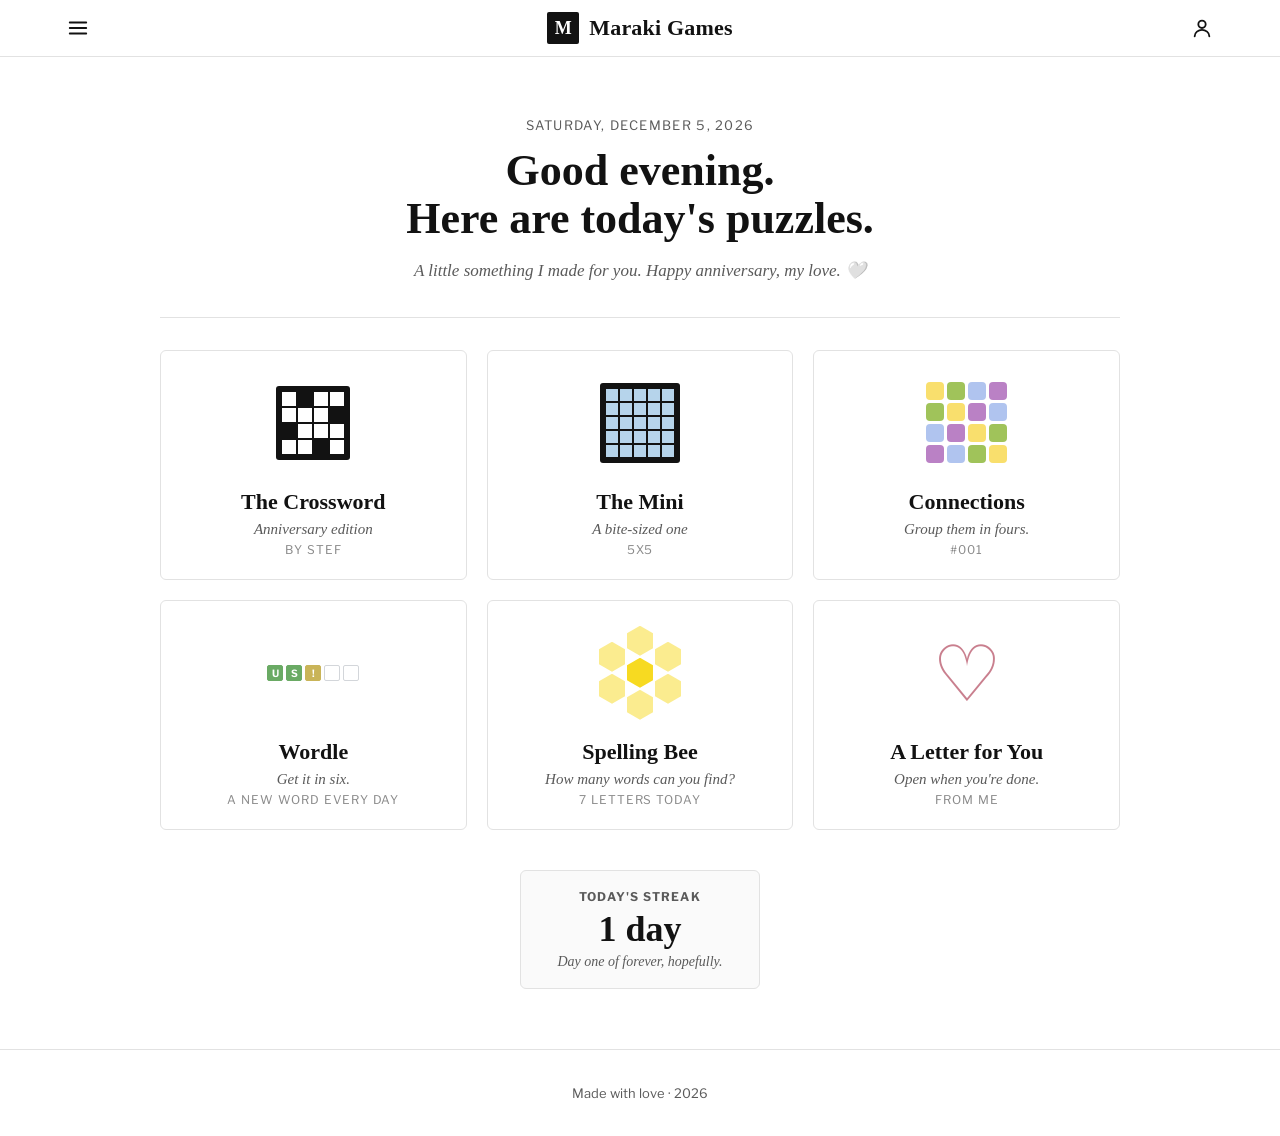
==== index.html @ 3eb3b13a "Initial Maraki Games template Static-site puzzle template inspired by daily puzzle layouts: landing " ====
<!DOCTYPE html>
<html lang="en">
<head>
  <meta charset="UTF-8" />
  <meta name="viewport" content="width=device-width, initial-scale=1.0" />
  <title>Maraki Games</title>
  <link rel="preconnect" href="https://fonts.googleapis.com" />
  <link rel="preconnect" href="https://fonts.gstatic.com" crossorigin />
  <link href="https://fonts.googleapis.com/css2?family=Karnak+Pro:wght@400;500;700&family=Libre+Franklin:wght@400;500;600;700&family=Karnak:wght@500&display=swap" rel="stylesheet" />
  <link rel="stylesheet" href="css/main.css" />
</head>
<body class="home">
  <header class="masthead">
    <div class="masthead-inner">
      <button class="icon-btn" aria-label="Menu">
        <svg viewBox="0 0 24 24" width="22" height="22"><path d="M3 6h18M3 12h18M3 18h18" stroke="currentColor" stroke-width="2" stroke-linecap="round"/></svg>
      </button>
      <a class="brand" href="index.html">
        <span class="brand-mark">M</span>
        <span class="brand-name">Maraki Games</span>
      </a>
      <button class="icon-btn" aria-label="Account">
        <svg viewBox="0 0 24 24" width="22" height="22" fill="none"><circle cx="12" cy="8" r="4" stroke="currentColor" stroke-width="2"/><path d="M4 21c0-4 4-7 8-7s8 3 8 7" stroke="currentColor" stroke-width="2" stroke-linecap="round"/></svg>
      </button>
    </div>
  </header>

  <main class="home-main">
    <section class="hero">
      <p class="hero-eyebrow" id="todayDate">Today</p>
      <h1 class="hero-title">Good <span id="greetingTime">morning</span>.<br />Here are today's puzzles.</h1>
      <p class="hero-sub">A little something I made for you. Happy anniversary, my love. 🤍</p>
    </section>

    <section class="games-grid">
      <a class="game-card crossword" href="games/crossword.html">
        <div class="game-icon icon-crossword" aria-hidden="true">
          <div class="cw-grid">
            <span></span><span class="filled"></span><span></span><span></span>
            <span></span><span></span><span></span><span class="filled"></span>
            <span class="filled"></span><span></span><span></span><span></span>
            <span></span><span></span><span class="filled"></span><span></span>
          </div>
        </div>
        <div class="game-meta">
          <h3>The Crossword</h3>
          <p class="game-tag">Anniversary edition</p>
          <p class="game-byline">By Stef</p>
        </div>
      </a>

      <a class="game-card mini" href="games/mini.html">
        <div class="game-icon icon-mini" aria-hidden="true">
          <div class="mini-grid">
            <span></span><span></span><span></span><span></span><span></span>
            <span></span><span></span><span></span><span></span><span></span>
            <span></span><span></span><span></span><span></span><span></span>
            <span></span><span></span><span></span><span></span><span></span>
            <span></span><span></span><span></span><span></span><span></span>
          </div>
        </div>
        <div class="game-meta">
          <h3>The Mini</h3>
          <p class="game-tag">A bite-sized one</p>
          <p class="game-byline">5x5</p>
        </div>
      </a>

      <a class="game-card connections" href="games/connections.html">
        <div class="game-icon icon-connections" aria-hidden="true">
          <div class="conn-grid">
            <span class="c1"></span><span class="c2"></span><span class="c3"></span><span class="c4"></span>
            <span class="c2"></span><span class="c1"></span><span class="c4"></span><span class="c3"></span>
            <span class="c3"></span><span class="c4"></span><span class="c1"></span><span class="c2"></span>
            <span class="c4"></span><span class="c3"></span><span class="c2"></span><span class="c1"></span>
          </div>
        </div>
        <div class="game-meta">
          <h3>Connections</h3>
          <p class="game-tag">Group them in fours.</p>
          <p class="game-byline">#001</p>
        </div>
      </a>

      <a class="game-card wordle" href="games/wordle.html">
        <div class="game-icon icon-wordle" aria-hidden="true">
          <div class="wordle-row">
            <span class="green">U</span><span class="green">S</span><span class="yellow">!</span><span></span><span></span>
          </div>
        </div>
        <div class="game-meta">
          <h3>Wordle</h3>
          <p class="game-tag">Get it in six.</p>
          <p class="game-byline">A new word every day</p>
        </div>
      </a>

      <a class="game-card spellingbee" href="games/spellingbee.html">
        <div class="game-icon icon-bee" aria-hidden="true">
          <div class="hive">
            <span class="hex outer"></span>
            <span class="hex outer"></span>
            <span class="hex outer"></span>
            <span class="hex center"></span>
            <span class="hex outer"></span>
            <span class="hex outer"></span>
            <span class="hex outer"></span>
          </div>
        </div>
        <div class="game-meta">
          <h3>Spelling Bee</h3>
          <p class="game-tag">How many words can you find?</p>
          <p class="game-byline">7 letters today</p>
        </div>
      </a>

      <a class="game-card love" href="games/letter.html">
        <div class="game-icon icon-letter" aria-hidden="true">
          <div class="heart">♡</div>
        </div>
        <div class="game-meta">
          <h3>A Letter for You</h3>
          <p class="game-tag">Open when you're done.</p>
          <p class="game-byline">From me</p>
        </div>
      </a>
    </section>

    <section class="streak">
      <div class="streak-card">
        <h4>Today's streak</h4>
        <p class="streak-num"><span id="streakDays">1</span> day</p>
        <p class="streak-sub">Day one of forever, hopefully.</p>
      </div>
    </section>
  </main>

  <footer class="site-footer">
    <p>Made with love · <span id="footerYear"></span></p>
  </footer>

  <script src="js/home.js"></script>
</body>
</html>
---- css/main.css ----
/* === Maraki Games · base styles === */

:root {
  --bg: #ffffff;
  --ink: #121212;
  --ink-soft: #5a5a5a;
  --ink-faint: #8a8a8a;
  --rule: #e2e2e2;
  --rule-strong: #121212;
  --accent: #6493c5;
  --crossword-blue: #6493c5;
  --mini-blue: #b6d4eb;
  --wordle-green: #6aaa64;
  --wordle-yellow: #c9b458;
  --bee-yellow: #f7da21;
  --conn-yellow: #f9df6d;
  --conn-green: #a0c35a;
  --conn-blue: #b0c4ef;
  --conn-purple: #ba81c5;
  --rose: #c97f8e;
  --serif: "Karnak Pro", "Karnak", Georgia, "Times New Roman", serif;
  --sans: "Libre Franklin", -apple-system, BlinkMacSystemFont, "Helvetica Neue", Arial, sans-serif;
}

* { box-sizing: border-box; }

html, body {
  margin: 0;
  padding: 0;
  background: var(--bg);
  color: var(--ink);
  font-family: var(--sans);
  -webkit-font-smoothing: antialiased;
  -moz-osx-font-smoothing: grayscale;
}

a { color: inherit; text-decoration: none; }
button { font-family: inherit; cursor: pointer; }

/* === Masthead === */
.masthead {
  border-bottom: 1px solid var(--rule);
  background: var(--bg);
  position: sticky;
  top: 0;
  z-index: 50;
}
.masthead-inner {
  max-width: 1200px;
  margin: 0 auto;
  padding: 10px 20px;
  display: flex;
  align-items: center;
  justify-content: space-between;
}
.brand {
  display: flex;
  align-items: center;
  gap: 10px;
}
.brand-mark {
  display: inline-flex;
  align-items: center;
  justify-content: center;
  width: 32px;
  height: 32px;
  background: var(--ink);
  color: #fff;
  font-family: var(--serif);
  font-weight: 700;
  font-size: 18px;
  border-radius: 2px;
}
.brand-name {
  font-family: var(--serif);
  font-weight: 700;
  font-size: 22px;
  letter-spacing: 0.2px;
}
.icon-btn {
  border: none;
  background: transparent;
  width: 36px;
  height: 36px;
  border-radius: 50%;
  display: inline-flex;
  align-items: center;
  justify-content: center;
  color: var(--ink);
  transition: background 0.15s ease;
}
.icon-btn:hover { background: #f1f1f1; }

/* === Home hero === */
.home-main {
  max-width: 1000px;
  margin: 0 auto;
  padding: 32px 20px 60px;
}
.hero {
  text-align: center;
  padding: 28px 0 36px;
  border-bottom: 1px solid var(--rule);
}
.hero-eyebrow {
  font-family: var(--sans);
  font-size: 13px;
  letter-spacing: 0.1em;
  text-transform: uppercase;
  color: var(--ink-soft);
  margin: 0 0 14px;
}
.hero-title {
  font-family: var(--serif);
  font-weight: 700;
  font-size: clamp(28px, 5vw, 44px);
  line-height: 1.1;
  margin: 0 0 16px;
}
.hero-sub {
  font-family: var(--serif);
  font-style: italic;
  color: var(--ink-soft);
  margin: 0;
  font-size: 17px;
}

/* === Games grid === */
.games-grid {
  display: grid;
  grid-template-columns: repeat(auto-fill, minmax(260px, 1fr));
  gap: 20px;
  padding: 32px 0;
}
.game-card {
  display: flex;
  flex-direction: column;
  align-items: center;
  text-align: center;
  padding: 24px 16px 22px;
  border: 1px solid var(--rule);
  border-radius: 6px;
  background: #fff;
  transition: transform 0.15s ease, box-shadow 0.15s ease, border-color 0.15s ease;
}
.game-card:hover {
  transform: translateY(-2px);
  box-shadow: 0 6px 18px rgba(0,0,0,0.06);
  border-color: #cdcdcd;
}
.game-icon {
  width: 96px;
  height: 96px;
  display: flex;
  align-items: center;
  justify-content: center;
  margin-bottom: 18px;
}
.game-meta h3 {
  font-family: var(--serif);
  font-weight: 700;
  font-size: 22px;
  margin: 0 0 6px;
}
.game-tag {
  font-family: var(--serif);
  font-style: italic;
  color: var(--ink-soft);
  font-size: 15px;
  margin: 0 0 4px;
}
.game-byline {
  font-family: var(--sans);
  font-size: 12px;
  text-transform: uppercase;
  letter-spacing: 0.08em;
  color: var(--ink-faint);
  margin: 0;
}

/* === Game icons === */
.cw-grid, .mini-grid {
  display: grid;
  gap: 2px;
  padding: 6px;
  background: var(--ink);
  border-radius: 3px;
}
.cw-grid { grid-template-columns: repeat(4, 14px); grid-auto-rows: 14px; }
.cw-grid span { background: #fff; }
.cw-grid span.filled { background: var(--ink); }

.mini-grid { grid-template-columns: repeat(5, 12px); grid-auto-rows: 12px; }
.mini-grid span { background: var(--mini-blue); }

.conn-grid {
  display: grid;
  grid-template-columns: repeat(4, 18px);
  grid-auto-rows: 18px;
  gap: 3px;
}
.conn-grid span { border-radius: 4px; }
.conn-grid .c1 { background: var(--conn-yellow); }
.conn-grid .c2 { background: var(--conn-green); }
.conn-grid .c3 { background: var(--conn-blue); }
.conn-grid .c4 { background: var(--conn-purple); }

.wordle-row {
  display: grid;
  grid-template-columns: repeat(5, 16px);
  gap: 3px;
}
.wordle-row span {
  height: 16px;
  border: 1.5px solid #d3d6da;
  border-radius: 2px;
  font-size: 10px;
  color: #fff;
  display: inline-flex;
  align-items: center;
  justify-content: center;
  font-weight: 700;
}
.wordle-row .green { background: var(--wordle-green); border-color: var(--wordle-green); }
.wordle-row .yellow { background: var(--wordle-yellow); border-color: var(--wordle-yellow); }

.hive {
  position: relative;
  width: 90px;
  height: 90px;
}
.hex {
  position: absolute;
  width: 26px;
  height: 30px;
  background: var(--bee-yellow);
  clip-path: polygon(50% 0, 100% 25%, 100% 75%, 50% 100%, 0 75%, 0 25%);
  opacity: 0.5;
}
.hex.center { left: 32px; top: 30px; opacity: 1; }
.hive .hex:nth-child(1) { left: 4px; top: 14px; }
.hive .hex:nth-child(2) { left: 32px; top: -2px; }
.hive .hex:nth-child(3) { left: 60px; top: 14px; }
.hive .hex:nth-child(5) { left: 60px; top: 46px; }
.hive .hex:nth-child(6) { left: 32px; top: 62px; }
.hive .hex:nth-child(7) { left: 4px; top: 46px; }

.heart {
  font-size: 78px;
  color: var(--rose);
  line-height: 1;
}

/* === Streak === */
.streak {
  display: flex;
  justify-content: center;
  padding-top: 8px;
}
.streak-card {
  border: 1px solid var(--rule);
  border-radius: 6px;
  padding: 18px 26px;
  text-align: center;
  background: #fafafa;
  min-width: 240px;
}
.streak-card h4 {
  margin: 0 0 4px;
  font-family: var(--sans);
  font-size: 12px;
  letter-spacing: 0.1em;
  text-transform: uppercase;
  color: var(--ink-soft);
}
.streak-num {
  font-family: var(--serif);
  font-size: 36px;
  font-weight: 700;
  margin: 4px 0;
}
.streak-sub {
  font-family: var(--serif);
  font-style: italic;
  color: var(--ink-soft);
  margin: 0;
  font-size: 14px;
}

/* === Footer === */
.site-footer {
  border-top: 1px solid var(--rule);
  padding: 22px;
  text-align: center;
  color: var(--ink-soft);
  font-size: 13px;
}

/* ============ GAME PAGE SHARED ============ */
.game-page {
  min-height: 100vh;
  display: flex;
  flex-direction: column;
  background: #fff;
}
.game-header {
  border-bottom: 1px solid var(--rule);
  background: #fff;
  position: sticky;
  top: 0;
  z-index: 50;
}
.game-header-inner {
  max-width: 1200px;
  margin: 0 auto;
  padding: 12px 20px;
  display: flex;
  align-items: center;
  justify-content: space-between;
  gap: 12px;
}
.back-link {
  display: inline-flex;
  align-items: center;
  gap: 6px;
  font-family: var(--sans);
  font-size: 14px;
  color: var(--ink-soft);
  padding: 6px 10px;
  border-radius: 4px;
}
.back-link:hover { background: #f1f1f1; color: var(--ink); }
.game-title {
  font-family: var(--serif);
  font-weight: 700;
  font-size: 22px;
  margin: 0;
}
.game-actions {
  display: flex;
  gap: 8px;
}
.btn {
  border: 1px solid var(--ink);
  background: #fff;
  color: var(--ink);
  padding: 8px 14px;
  font-family: var(--sans);
  font-weight: 600;
  font-size: 14px;
  border-radius: 999px;
  transition: background 0.15s ease, color 0.15s ease;
}
.btn:hover { background: var(--ink); color: #fff; }
.btn-primary {
  background: var(--ink);
  color: #fff;
}
.btn-primary:hover { background: #000; }
.btn-ghost { border-color: transparent; color: var(--ink-soft); }
.btn-ghost:hover { background: #f1f1f1; color: var(--ink); }

/* ============ CROSSWORD ============ */
.cw-layout {
  display: grid;
  grid-template-columns: minmax(0, 1fr) 360px;
  gap: 28px;
  max-width: 1100px;
  margin: 0 auto;
  padding: 24px 20px 80px;
  width: 100%;
}
@media (max-width: 880px) {
  .cw-layout { grid-template-columns: 1fr; }
}
.cw-board-wrap {
  display: flex;
  flex-direction: column;
  align-items: center;
}
.cw-clue-bar {
  width: 100%;
  background: var(--mini-blue);
  border-radius: 4px;
  padding: 14px 16px;
  margin-bottom: 12px;
  display: flex;
  align-items: center;
  gap: 12px;
  min-height: 56px;
}
.cw-clue-bar .clue-nav {
  border: none;
  background: transparent;
  font-size: 18px;
  color: var(--ink);
  padding: 4px 6px;
  border-radius: 4px;
}
.cw-clue-bar .clue-nav:hover { background: rgba(0,0,0,0.08); }
.cw-clue-bar .clue-text {
  font-family: var(--sans);
  font-size: 17px;
  font-weight: 500;
}

.cw-board {
  display: grid;
  background: var(--ink);
  gap: 1px;
  padding: 1px;
  border: 2px solid var(--ink);
  user-select: none;
  touch-action: manipulation;
}
.cw-cell {
  background: #fff;
  position: relative;
  aspect-ratio: 1 / 1;
  display: flex;
  align-items: flex-end;
  justify-content: center;
  font-family: var(--sans);
  font-weight: 700;
  font-size: clamp(14px, 3.4vw, 22px);
  cursor: pointer;
  color: var(--ink);
}
.cw-cell.block {
  background: var(--ink);
  cursor: default;
}
.cw-cell .cell-num {
  position: absolute;
  top: 1px;
  left: 2px;
  font-size: 10px;
  font-weight: 600;
  font-family: var(--sans);
  color: var(--ink);
}
.cw-cell .cell-letter {
  line-height: 1;
  padding-bottom: 4px;
}
.cw-cell.active { background: var(--bee-yellow); }
.cw-cell.highlight { background: var(--mini-blue); }
.cw-cell.wrong .cell-letter {
  color: #d83a3a;
  text-decoration: line-through;
}
.cw-cell.revealed .cell-letter { color: #1d61a8; }

.cw-clues {
  display: grid;
  grid-template-columns: 1fr 1fr;
  gap: 18px;
}
@media (max-width: 880px) {
  .cw-clues { grid-template-columns: 1fr; }
}
.cw-clue-list h4 {
  font-family: var(--serif);
  font-weight: 700;
  font-size: 15px;
  letter-spacing: 0.04em;
  text-transform: uppercase;
  margin: 0 0 8px;
  padding-bottom: 6px;
  border-bottom: 1px solid var(--ink);
}
.cw-clue-list ol {
  list-style: none;
  padding: 0;
  margin: 0;
  max-height: 460px;
  overflow-y: auto;
}
.cw-clue-list li {
  display: flex;
  gap: 10px;
  padding: 8px 8px;
  border-radius: 4px;
  font-family: var(--sans);
  font-size: 14px;
  cursor: pointer;
  line-height: 1.35;
}
.cw-clue-list li:hover { background: #f3f3f3; }
.cw-clue-list li.active-clue { background: var(--mini-blue); }
.cw-clue-list li.parallel-clue { background: #f0f6fb; }
.cw-clue-list .clue-num {
  font-weight: 700;
  min-width: 22px;
  text-align: right;
}

/* On-screen keyboard for mobile */
.cw-keyboard {
  display: none;
  position: fixed;
  bottom: 0;
  left: 0;
  right: 0;
  background: #f8f8f8;
  padding: 8px 4px 10px;
  border-top: 1px solid var(--rule);
  z-index: 60;
}
@media (max-width: 720px) {
  .cw-keyboard { display: block; }
  .home-main, .cw-layout { padding-bottom: 220px; }
}
.kbd-row {
  display: flex;
  justify-content: center;
  gap: 4px;
  margin: 4px 0;
}
.kbd-key {
  background: #fff;
  border: 1px solid #ccc;
  border-radius: 4px;
  font-family: var(--sans);
  font-weight: 600;
  font-size: 15px;
  padding: 12px 0;
  flex: 1;
  max-width: 36px;
  text-transform: uppercase;
}
.kbd-key.wide { max-width: 64px; }

/* ============ CONNECTIONS ============ */
.conn-page {
  max-width: 640px;
  margin: 0 auto;
  padding: 28px 20px 60px;
  text-align: center;
}
.conn-intro {
  font-family: var(--serif);
  font-size: 18px;
  color: var(--ink);
  margin: 0 0 6px;
}
.conn-sub {
  font-family: var(--sans);
  color: var(--ink-soft);
  font-size: 14px;
  margin: 0 0 24px;
}
.conn-solved {
  display: flex;
  flex-direction: column;
  gap: 8px;
  margin-bottom: 14px;
}
.conn-solved-row {
  border-radius: 6px;
  padding: 14px 12px;
  font-family: var(--sans);
  color: #1a1a1a;
}
.conn-solved-row .sr-cat {
  font-weight: 700;
  text-transform: uppercase;
  letter-spacing: 0.06em;
  font-size: 14px;
  margin-bottom: 2px;
}
.conn-solved-row .sr-words {
  font-size: 14px;
}
.conn-board {
  display: grid;
  grid-template-columns: repeat(4, 1fr);
  gap: 8px;
  margin-bottom: 18px;
}
.conn-tile {
  background: #efefe6;
  border-radius: 6px;
  aspect-ratio: 1.4 / 1;
  display: flex;
  align-items: center;
  justify-content: center;
  font-family: var(--sans);
  font-weight: 700;
  font-size: clamp(11px, 2.6vw, 15px);
  text-transform: uppercase;
  color: var(--ink);
  cursor: pointer;
  padding: 6px;
  text-align: center;
  user-select: none;
  transition: transform 0.12s ease, background 0.15s ease;
}
.conn-tile.selected {
  background: #5a594e;
  color: #fff;
}
.conn-tile.shake { animation: shake 0.5s; }
@keyframes shake {
  0%, 100% { transform: translateX(0); }
  20% { transform: translateX(-6px); }
  40% { transform: translateX(6px); }
  60% { transform: translateX(-4px); }
  80% { transform: translateX(4px); }
}
.conn-mistakes {
  font-family: var(--sans);
  font-size: 14px;
  color: var(--ink-soft);
  margin-bottom: 16px;
  display: flex;
  align-items: center;
  justify-content: center;
  gap: 10px;
}
.conn-dots { display: inline-flex; gap: 6px; }
.conn-dot {
  width: 14px;
  height: 14px;
  border-radius: 50%;
  background: #5a594e;
  display: inline-block;
}
.conn-dot.spent { opacity: 0.2; }
.conn-actions {
  display: flex;
  justify-content: center;
  gap: 10px;
  flex-wrap: wrap;
}

/* ============ WORDLE ============ */
.wordle-page {
  max-width: 500px;
  margin: 0 auto;
  padding: 20px 16px 60px;
  display: flex;
  flex-direction: column;
  align-items: center;
}
.wordle-board {
  display: grid;
  grid-template-rows: repeat(6, 1fr);
  gap: 5px;
  padding: 10px;
}
.wordle-board .w-row {
  display: grid;
  grid-template-columns: repeat(5, 1fr);
  gap: 5px;
}
.w-cell {
  width: 58px;
  height: 58px;
  border: 2px solid #d3d6da;
  display: flex;
  align-items: center;
  justify-content: center;
  font-family: var(--sans);
  font-weight: 700;
  font-size: 28px;
  text-transform: uppercase;
  color: var(--ink);
  background: #fff;
  transition: transform 0.15s ease;
}
.w-cell.filled { border-color: #878a8c; }
.w-cell.correct { background: var(--wordle-green); border-color: var(--wordle-green); color: #fff; }
.w-cell.present { background: var(--wordle-yellow); border-color: var(--wordle-yellow); color: #fff; }
.w-cell.absent { background: #787c7e; border-color: #787c7e; color: #fff; }
.w-cell.pop { transform: scale(1.05); }
.w-kbd { width: 100%; max-width: 500px; margin-top: 24px; }
.w-kbd .w-row {
  display: flex;
  gap: 6px;
  margin: 5px 0;
  justify-content: center;
}
.w-key {
  background: #d3d6da;
  border: none;
  border-radius: 4px;
  font-family: var(--sans);
  font-weight: 700;
  font-size: 13px;
  text-transform: uppercase;
  flex: 1;
  height: 58px;
  max-width: 44px;
  color: var(--ink);
}
.w-key.wide { max-width: 64px; flex: 1.5; font-size: 12px; }
.w-key.correct { background: var(--wordle-green); color: #fff; }
.w-key.present { background: var(--wordle-yellow); color: #fff; }
.w-key.absent { background: #787c7e; color: #fff; }

/* ============ SPELLING BEE ============ */
.sb-page {
  max-width: 720px;
  margin: 0 auto;
  padding: 24px 20px 60px;
  display: grid;
  grid-template-columns: 1fr 1fr;
  gap: 32px;
}
@media (max-width: 720px) {
  .sb-page { grid-template-columns: 1fr; }
}
.sb-left { display: flex; flex-direction: column; align-items: center; }
.sb-input {
  font-family: var(--sans);
  font-weight: 700;
  font-size: 28px;
  text-transform: uppercase;
  letter-spacing: 0.08em;
  min-height: 36px;
  margin-bottom: 22px;
  text-align: center;
  caret-color: var(--bee-yellow);
}
.sb-input .typed { color: var(--ink); }
.sb-input .typed.center { color: var(--bee-yellow); }
.sb-input .cursor {
  display: inline-block;
  width: 2px;
  height: 28px;
  background: var(--bee-yellow);
  vertical-align: middle;
  animation: blink 1s steps(1) infinite;
  margin: 0 2px;
}
@keyframes blink { 50% { opacity: 0; } }
.sb-hive {
  position: relative;
  width: 240px;
  height: 240px;
  margin-bottom: 20px;
}
.sb-hex {
  position: absolute;
  width: 70px;
  height: 80px;
  clip-path: polygon(50% 0, 100% 25%, 100% 75%, 50% 100%, 0 75%, 0 25%);
  background: #e6e6e6;
  display: flex;
  align-items: center;
  justify-content: center;
  font-family: var(--sans);
  font-weight: 700;
  font-size: 28px;
  text-transform: uppercase;
  cursor: pointer;
  user-select: none;
  transition: transform 0.1s ease;
}
.sb-hex.center { background: var(--bee-yellow); }
.sb-hex:active { transform: scale(0.94); }
.sb-controls { display: flex; gap: 10px; margin-bottom: 12px; }
.sb-right {
  border: 1px solid var(--rule);
  border-radius: 6px;
  padding: 16px;
  background: #fff;
}
.sb-progress {
  display: flex;
  align-items: center;
  gap: 8px;
  font-family: var(--sans);
  font-weight: 600;
  margin-bottom: 14px;
}
.sb-rank {
  font-size: 15px;
  font-weight: 700;
}
.sb-bar {
  flex: 1;
  height: 4px;
  background: #eee;
  border-radius: 2px;
  position: relative;
}
.sb-bar-fill {
  height: 100%;
  background: var(--bee-yellow);
  border-radius: 2px;
  width: 0%;
  transition: width 0.3s ease;
}
.sb-found h4 {
  font-family: var(--sans);
  font-size: 13px;
  text-transform: uppercase;
  letter-spacing: 0.08em;
  color: var(--ink-soft);
  margin: 12px 0 8px;
}
.sb-found ul {
  list-style: none;
  margin: 0;
  padding: 0;
  columns: 2;
  font-family: var(--sans);
  font-size: 14px;
}
.sb-found li {
  text-transform: capitalize;
  padding: 2px 0;
}

/* ============ LETTER PAGE ============ */
.letter-page {
  max-width: 640px;
  margin: 0 auto;
  padding: 60px 24px;
  font-family: var(--serif);
  text-align: center;
}
.letter-page h1 {
  font-size: 36px;
  margin: 0 0 24px;
}
.letter-page p {
  font-size: 18px;
  line-height: 1.7;
  color: #2a2a2a;
}
.letter-locked, .letter-open { transition: opacity 0.4s ease; }

/* ============ Toast ============ */
.toast {
  position: fixed;
  top: 80px;
  left: 50%;
  transform: translateX(-50%);
  background: var(--ink);
  color: #fff;
  font-family: var(--sans);
  font-weight: 600;
  font-size: 14px;
  padding: 10px 16px;
  border-radius: 4px;
  opacity: 0;
  pointer-events: none;
  transition: opacity 0.2s ease;
  z-index: 100;
}
.toast.show { opacity: 1; }

/* ============ Modal ============ */
.modal-backdrop {
  position: fixed;
  inset: 0;
  background: rgba(0,0,0,0.5);
  display: none;
  align-items: center;
  justify-content: center;
  z-index: 200;
  padding: 20px;
}
.modal-backdrop.open { display: flex; }
.modal {
  background: #fff;
  border-radius: 8px;
  max-width: 480px;
  width: 100%;
  padding: 32px 28px;
  text-align: center;
  position: relative;
  font-family: var(--sans);
}
.modal h2 {
  font-family: var(--serif);
  font-size: 28px;
  margin: 0 0 12px;
}
.modal p { color: var(--ink-soft); margin: 0 0 18px; line-height: 1.5; }
.modal-close {
  position: absolute;
  top: 12px;
  right: 12px;
  background: transparent;
  border: none;
  font-size: 22px;
  color: var(--ink-soft);
}
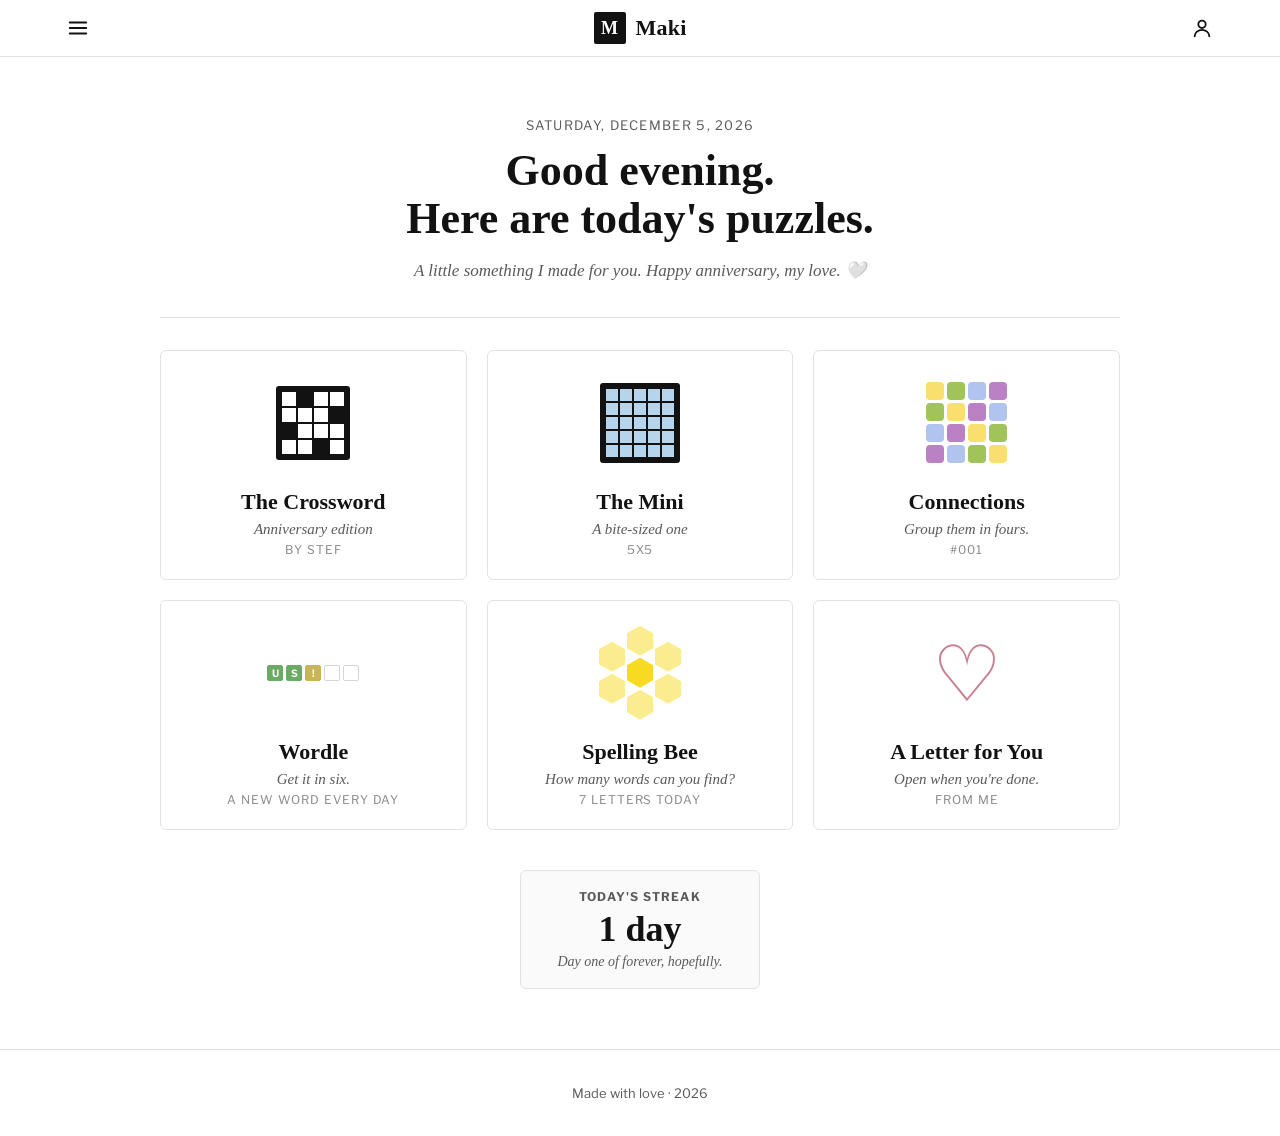
==== commit ecf2ac6a: "Rebrand to Maki, tighten mobile layout - Site brand becomes "Maki" everywhere (two-syllable play on " ====
--- a/index.html
+++ b/index.html
@@ -3,7 +3,7 @@
 <head>
   <meta charset="UTF-8" />
   <meta name="viewport" content="width=device-width, initial-scale=1.0" />
-  <title>Maraki Games</title>
+  <title>Maki</title>
   <link rel="preconnect" href="https://fonts.googleapis.com" />
   <link rel="preconnect" href="https://fonts.gstatic.com" crossorigin />
   <link href="https://fonts.googleapis.com/css2?family=Karnak+Pro:wght@400;500;700&family=Libre+Franklin:wght@400;500;600;700&family=Karnak:wght@500&display=swap" rel="stylesheet" />
@@ -17,7 +17,7 @@
       </button>
       <a class="brand" href="index.html">
         <span class="brand-mark">M</span>
-        <span class="brand-name">Maraki Games</span>
+        <span class="brand-name">Maki</span>
       </a>
       <button class="icon-btn" aria-label="Account">
         <svg viewBox="0 0 24 24" width="22" height="22" fill="none"><circle cx="12" cy="8" r="4" stroke="currentColor" stroke-width="2"/><path d="M4 21c0-4 4-7 8-7s8 3 8 7" stroke="currentColor" stroke-width="2" stroke-linecap="round"/></svg>
--- a/css/main.css
+++ b/css/main.css
@@ -1,4 +1,4 @@
-/* === Maraki Games · base styles === */
+/* === Maki · base styles === */
 
 :root {
   --bg: #ffffff;
@@ -833,6 +833,59 @@
 }
 .letter-locked, .letter-open { transition: opacity 0.4s ease; }
 
+/* ============ Mobile tweaks ============ */
+@media (max-width: 560px) {
+  .masthead-inner { padding: 8px 12px; }
+  .brand-name { font-size: 18px; }
+  .home-main { padding: 20px 14px 40px; }
+  .hero { padding: 18px 0 24px; }
+  .hero-title { font-size: 26px; }
+  .hero-sub { font-size: 15px; }
+  .games-grid {
+    grid-template-columns: repeat(2, 1fr);
+    gap: 12px;
+    padding: 20px 0;
+  }
+  .game-card { padding: 18px 8px 14px; }
+  .game-icon { width: 72px; height: 72px; margin-bottom: 12px; }
+  .game-meta h3 { font-size: 17px; }
+  .game-tag { font-size: 13px; }
+  .game-byline { font-size: 11px; }
+
+  .game-header-inner { padding: 10px 12px; gap: 6px; }
+  .game-title { font-size: 17px; }
+  .game-actions { gap: 4px; flex-wrap: wrap; justify-content: flex-end; }
+  .game-actions .btn { padding: 6px 10px; font-size: 12px; }
+  .back-link { padding: 4px 6px; font-size: 13px; }
+
+  .cw-layout { padding: 12px 10px 220px; gap: 16px; }
+  .cw-clue-bar { padding: 10px 12px; min-height: 48px; }
+  .cw-clue-bar .clue-text { font-size: 15px; }
+
+  .conn-page { padding: 18px 12px 60px; }
+  .conn-tile { font-size: 11px; padding: 4px; }
+  .conn-intro { font-size: 16px; }
+
+  .wordle-page { padding: 14px 8px 40px; }
+  .w-cell { width: 48px; height: 48px; font-size: 22px; }
+  .w-key { height: 48px; font-size: 12px; max-width: 36px; }
+  .w-key.wide { max-width: 52px; font-size: 11px; }
+  .w-kbd .w-row { gap: 4px; }
+
+  .sb-page { padding: 16px 12px 40px; gap: 18px; }
+  .sb-hive { transform: scale(0.85); transform-origin: center top; }
+  .sb-input { font-size: 22px; margin-bottom: 16px; }
+
+  .letter-page { padding: 36px 18px; }
+  .letter-page h1 { font-size: 26px; }
+  .letter-page p { font-size: 16px; }
+}
+
+@media (max-width: 380px) {
+  .games-grid { grid-template-columns: 1fr; }
+  .w-cell { width: 42px; height: 42px; font-size: 20px; }
+}
+
 /* ============ Toast ============ */
 .toast {
   position: fixed;
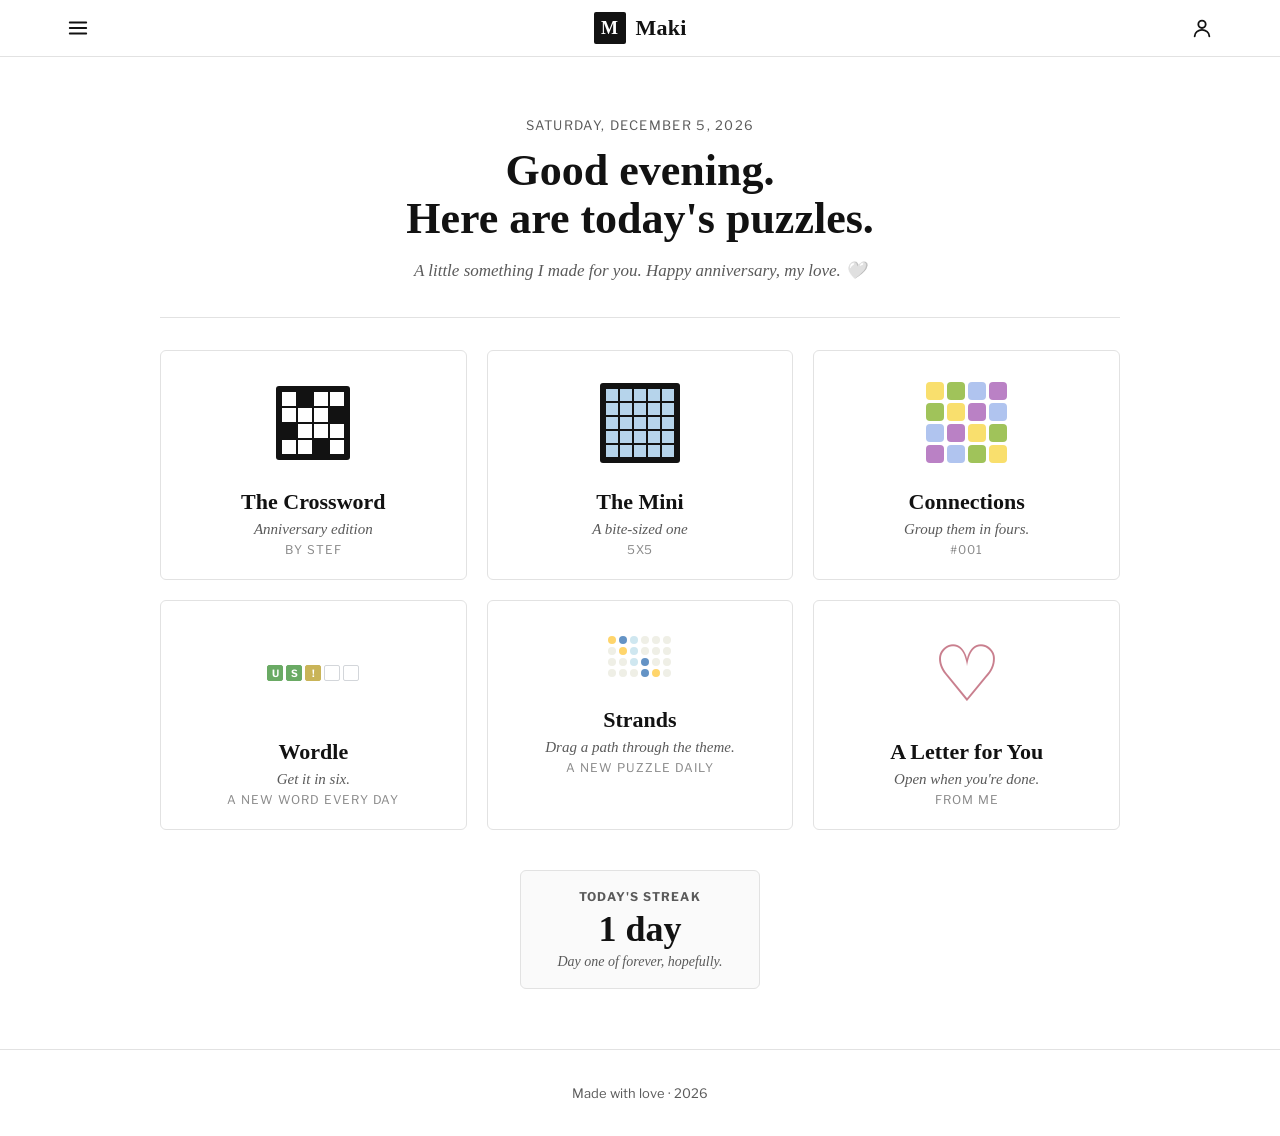
==== commit 377f2cdf: "Mini three-level mode, Strands, expanded Wordle dictionary Mini - Hub picker page (mini.html) with p" ====
--- a/index.html
+++ b/index.html
@@ -2,7 +2,9 @@
 <html lang="en">
 <head>
   <meta charset="UTF-8" />
-  <meta name="viewport" content="width=device-width, initial-scale=1.0" />
+  <meta name="viewport" content="width=device-width, initial-scale=1.0, viewport-fit=cover" />
+  <meta name="theme-color" content="#ffffff" />
+  <meta name="apple-mobile-web-app-capable" content="yes" />
   <title>Maki</title>
   <link rel="preconnect" href="https://fonts.googleapis.com" />
   <link rel="preconnect" href="https://fonts.gstatic.com" crossorigin />
@@ -95,22 +97,19 @@
         </div>
       </a>
 
-      <a class="game-card spellingbee" href="games/spellingbee.html">
-        <div class="game-icon icon-bee" aria-hidden="true">
-          <div class="hive">
-            <span class="hex outer"></span>
-            <span class="hex outer"></span>
-            <span class="hex outer"></span>
-            <span class="hex center"></span>
-            <span class="hex outer"></span>
-            <span class="hex outer"></span>
-            <span class="hex outer"></span>
+      <a class="game-card strands" href="games/strands.html">
+        <div class="game-icon icon-strands" aria-hidden="true">
+          <div class="str-mini">
+            <span class="str-mini-a"></span><span class="str-mini-b"></span><span class="str-mini-c"></span><span></span><span></span><span></span>
+            <span></span><span class="str-mini-a"></span><span class="str-mini-c"></span><span></span><span></span><span></span>
+            <span></span><span></span><span class="str-mini-c"></span><span class="str-mini-b"></span><span></span><span></span>
+            <span></span><span></span><span></span><span class="str-mini-b"></span><span class="str-mini-a"></span><span></span>
           </div>
         </div>
         <div class="game-meta">
-          <h3>Spelling Bee</h3>
-          <p class="game-tag">How many words can you find?</p>
-          <p class="game-byline">7 letters today</p>
+          <h3>Strands</h3>
+          <p class="game-tag">Drag a path through the theme.</p>
+          <p class="game-byline">A new puzzle daily</p>
         </div>
       </a>
 
--- a/css/main.css
+++ b/css/main.css
@@ -1,4 +1,29 @@
 /* === Maki · base styles === */
+
+/* Prevent iOS tap-flash, scroll bounce in game pages */
+html { -webkit-text-size-adjust: 100%; scroll-behavior: smooth; }
+body.game-page {
+  overscroll-behavior-y: contain;
+  -webkit-tap-highlight-color: transparent;
+}
+
+/* Subtle scrollbars on long lists — opt-in via .scroll-soft */
+.scroll-soft { scrollbar-width: thin; scrollbar-color: #c9c9c9 transparent; }
+.scroll-soft::-webkit-scrollbar { width: 8px; height: 8px; }
+.scroll-soft::-webkit-scrollbar-track { background: transparent; }
+.scroll-soft::-webkit-scrollbar-thumb {
+  background: #d6d6d6;
+  border-radius: 8px;
+  border: 2px solid transparent;
+  background-clip: content-box;
+}
+.scroll-soft::-webkit-scrollbar-thumb:hover { background: #b5b5b5; background-clip: content-box; }
+button, .conn-tile, .sb-hex, .w-key, .kbd-key, .cw-cell {
+  -webkit-tap-highlight-color: transparent;
+  touch-action: manipulation;
+  user-select: none;
+  -webkit-user-select: none;
+}
 
 :root {
   --bg: #ffffff;
@@ -475,6 +500,22 @@
   margin: 0;
   max-height: 460px;
   overflow-y: auto;
+  scroll-behavior: smooth;
+  -webkit-overflow-scrolling: touch;
+  scrollbar-width: thin;
+  scrollbar-color: #c9c9c9 transparent;
+}
+.cw-clue-list ol::-webkit-scrollbar { width: 8px; }
+.cw-clue-list ol::-webkit-scrollbar-track { background: transparent; }
+.cw-clue-list ol::-webkit-scrollbar-thumb {
+  background: #d6d6d6;
+  border-radius: 8px;
+  border: 2px solid transparent;
+  background-clip: content-box;
+}
+.cw-clue-list ol::-webkit-scrollbar-thumb:hover {
+  background: #b5b5b5;
+  background-clip: content-box;
 }
 .cw-clue-list li {
   display: flex;
@@ -493,6 +534,67 @@
   font-weight: 700;
   min-width: 22px;
   text-align: right;
+}
+
+/* Magnified strip of the current word — pinned above the keyboard so
+   players can see what they're typing without staring at the tiny grid. */
+.cw-word-preview {
+  display: none;
+  position: fixed;
+  left: 0;
+  right: 0;
+  bottom: 168px;
+  z-index: 61;
+  padding: 8px 12px;
+  background: linear-gradient(180deg, rgba(255,255,255,0) 0%, #ffffff 35%);
+  pointer-events: none;
+}
+.cw-word-preview.visible { display: flex; }
+.cw-word-preview {
+  align-items: center;
+  justify-content: center;
+  gap: 4px;
+  overflow-x: auto;
+  -webkit-overflow-scrolling: touch;
+  scrollbar-width: none;
+}
+.cw-word-preview::-webkit-scrollbar { display: none; }
+.cw-word-preview .wp-label {
+  font-family: var(--sans);
+  font-weight: 700;
+  font-size: 13px;
+  color: var(--ink-soft);
+  padding: 0 8px 0 2px;
+  flex-shrink: 0;
+}
+.cw-word-preview .wp-box {
+  width: 34px;
+  height: 40px;
+  display: inline-flex;
+  align-items: center;
+  justify-content: center;
+  background: #fff;
+  border: 1.5px solid #d6d6d6;
+  border-radius: 4px;
+  font-family: var(--sans);
+  font-weight: 700;
+  font-size: 22px;
+  color: var(--ink);
+  flex-shrink: 0;
+  pointer-events: auto;
+  cursor: pointer;
+  box-shadow: 0 1px 2px rgba(0,0,0,0.04);
+  transition: transform 0.12s ease, border-color 0.12s ease, background 0.12s ease;
+}
+.cw-word-preview .wp-box.active {
+  background: var(--bee-yellow);
+  border-color: #d8b900;
+  transform: translateY(-1px);
+}
+.cw-word-preview .wp-box.wrong {
+  color: #d83a3a;
+  text-decoration: line-through;
+  border-color: #f1c0c0;
 }
 
 /* On-screen keyboard for mobile */
@@ -510,6 +612,11 @@
 @media (max-width: 720px) {
   .cw-keyboard { display: block; }
   .home-main, .cw-layout { padding-bottom: 220px; }
+  .cw-word-preview { bottom: 168px; }
+}
+@media (min-width: 721px) {
+  /* Desktop users have a large readable grid — no magnified strip needed. */
+  .cw-word-preview, .cw-word-preview.visible { display: none; }
 }
 .kbd-row {
   display: flex;
@@ -667,13 +774,36 @@
   text-transform: uppercase;
   color: var(--ink);
   background: #fff;
-  transition: transform 0.15s ease;
+  /* Cross-fade for color/border during the flip — slow enough to feel smooth. */
+  transition:
+    background-color 0.34s ease,
+    border-color 0.34s ease,
+    color 0.34s ease;
 }
 .w-cell.filled { border-color: #878a8c; }
 .w-cell.correct { background: var(--wordle-green); border-color: var(--wordle-green); color: #fff; }
 .w-cell.present { background: var(--wordle-yellow); border-color: var(--wordle-yellow); color: #fff; }
 .w-cell.absent { background: #787c7e; border-color: #787c7e; color: #fff; }
-.w-cell.pop { transform: scale(1.05); }
+.w-cell.pop {
+  animation: w-pop 0.12s ease-out;
+}
+@keyframes w-pop {
+  0% { transform: scale(1); }
+  50% { transform: scale(1.08); }
+  100% { transform: scale(1); }
+}
+/* Sequential flip-reveal: the tile flips on its X axis; color is applied
+   at the midpoint of the flip (mid-cell so the back face shows the result),
+   and stagger comes from the JS setTimeout per tile. */
+.w-cell.reveal {
+  animation: w-flip 0.56s cubic-bezier(0.4, 0, 0.2, 1) both;
+  backface-visibility: hidden;
+}
+@keyframes w-flip {
+  0% { transform: rotateX(0deg); }
+  50% { transform: rotateX(-90deg); }
+  100% { transform: rotateX(0deg); }
+}
 .w-kbd { width: 100%; max-width: 500px; margin-top: 24px; }
 .w-kbd .w-row {
   display: flex;
@@ -886,6 +1016,70 @@
   .w-cell { width: 42px; height: 42px; font-size: 20px; }
 }
 
+/* ============ Game timer + hard-mode toggle ============ */
+.game-timer {
+  display: inline-flex;
+  align-items: center;
+  font-family: var(--sans);
+  font-variant-numeric: tabular-nums;
+  font-weight: 600;
+  font-size: 15px;
+  color: var(--ink);
+  padding: 4px 8px;
+  border-radius: 4px;
+  background: #f3f3f3;
+  min-width: 48px;
+  justify-content: center;
+}
+.game-timer.paused {
+  color: var(--ink-faint);
+  background: #f8f8f8;
+}
+.hard-toggle {
+  display: inline-flex;
+  align-items: center;
+  gap: 6px;
+  cursor: pointer;
+  user-select: none;
+  font-family: var(--sans);
+  font-size: 13px;
+  font-weight: 600;
+  color: var(--ink-soft);
+  padding: 4px 8px;
+  border-radius: 4px;
+}
+.hard-toggle input { accent-color: var(--ink); width: 16px; height: 16px; }
+.hard-toggle:has(input:checked) { color: var(--ink); }
+
+/* Wordle shake row */
+.wordle-board .w-row.shake {
+  animation: w-shake 0.45s ease-in-out;
+}
+@keyframes w-shake {
+  0%, 100% { transform: translateX(0); }
+  20% { transform: translateX(-6px); }
+  40% { transform: translateX(6px); }
+  60% { transform: translateX(-4px); }
+  80% { transform: translateX(4px); }
+}
+
+/* Tap target sizing minimum for accessibility */
+@media (pointer: coarse) {
+  .btn { min-height: 40px; }
+  .icon-btn { min-width: 40px; min-height: 40px; }
+  .clue-nav { min-width: 36px; min-height: 36px; }
+  .cw-clue-list li { padding: 10px 8px; }
+  .conn-tile { min-height: 56px; }
+}
+
+/* Crossword: clamp grid cell letter size to grid width for huge boards */
+.cw-cell .cell-letter {
+  font-size: clamp(10px, 3vw, 22px);
+}
+.cw-cell .cell-num {
+  font-size: clamp(7px, 1.4vw, 10px);
+}
+
 /* ============ Toast ============ */
 .toast {
   position: fixed;
@@ -943,3 +1137,389 @@
   font-size: 22px;
   color: var(--ink-soft);
 }
+.modal-actions {
+  display: flex;
+  justify-content: center;
+  gap: 10px;
+  flex-wrap: wrap;
+}
+
+/* ============ MINI · Level Picker ============ */
+.mini-hub {
+  max-width: 720px;
+  margin: 0 auto;
+  padding: 32px 20px 80px;
+}
+.mini-hub-intro { text-align: center; margin-bottom: 28px; }
+.mini-hub-intro h2 {
+  font-family: var(--serif);
+  font-weight: 700;
+  font-size: clamp(26px, 4vw, 36px);
+  margin: 0 0 8px;
+}
+.mini-hub-sub {
+  font-family: var(--serif);
+  font-style: italic;
+  color: var(--ink-soft);
+  margin: 0;
+}
+.mini-hub-grid { display: grid; gap: 14px; }
+.mini-level-card {
+  display: flex;
+  align-items: center;
+  gap: 18px;
+  padding: 18px 20px;
+  border: 1px solid var(--rule);
+  border-radius: 8px;
+  background: #fff;
+  font-family: var(--sans);
+  text-align: left;
+  color: inherit;
+  cursor: pointer;
+  transition: transform 0.15s ease, box-shadow 0.15s ease, border-color 0.15s ease;
+}
+.mini-level-card:hover:not(.locked) {
+  transform: translateY(-2px);
+  box-shadow: 0 8px 22px rgba(0,0,0,0.06);
+  border-color: var(--ink);
+}
+.mini-level-card.locked {
+  opacity: 0.55;
+  cursor: not-allowed;
+  background: #fafafa;
+}
+.mini-level-card.solved { border-color: var(--wordle-green); background: #f4fbf3; }
+.mlc-rank {
+  font-family: var(--serif);
+  font-weight: 700;
+  font-size: 36px;
+  width: 56px;
+  height: 56px;
+  border-radius: 50%;
+  display: inline-flex;
+  align-items: center;
+  justify-content: center;
+  background: var(--ink);
+  color: #fff;
+  flex-shrink: 0;
+}
+.mini-level-card.solved .mlc-rank { background: var(--wordle-green); }
+.mini-level-card.locked .mlc-rank { background: #c9c9c9; }
+.mlc-body { flex: 1; min-width: 0; }
+.mlc-body h3 {
+  font-family: var(--serif);
+  font-weight: 700;
+  font-size: 20px;
+  margin: 0 0 2px;
+}
+.mlc-diff {
+  font-family: var(--sans);
+  font-size: 12px;
+  letter-spacing: 0.08em;
+  text-transform: uppercase;
+  color: var(--ink-soft);
+  margin: 0 0 4px;
+}
+.mlc-blurb {
+  font-family: var(--serif);
+  font-style: italic;
+  font-size: 14px;
+  color: var(--ink-soft);
+  margin: 0 0 8px;
+}
+.mlc-meta {
+  display: flex;
+  gap: 12px;
+  align-items: center;
+  font-size: 12px;
+}
+.mlc-tag {
+  font-weight: 700;
+  font-size: 11px;
+  letter-spacing: 0.06em;
+  text-transform: uppercase;
+  padding: 3px 8px;
+  border-radius: 999px;
+}
+.mlc-tag.open { background: #eef3fb; color: #2c5d9b; }
+.mlc-tag.solved { background: #e5f3e4; color: #1f6b1a; }
+.mlc-tag.locked { background: #efefef; color: #777; }
+.mlc-best { color: var(--ink-soft); font-variant-numeric: tabular-nums; }
+.mlc-arrow {
+  font-family: var(--serif);
+  font-size: 24px;
+  color: var(--ink-soft);
+}
+.mini-hub-footer { text-align: center; margin-top: 28px; }
+
+.mini-game-bar {
+  max-width: 1100px;
+  margin: 0 auto;
+  padding: 12px 20px 0;
+  display: flex;
+  justify-content: space-between;
+  align-items: center;
+  gap: 12px;
+}
+.mini-level-pill {
+  font-family: var(--sans);
+  font-weight: 700;
+  font-size: 13px;
+  letter-spacing: 0.08em;
+  text-transform: uppercase;
+  background: #f3f3f3;
+  padding: 6px 14px;
+  border-radius: 999px;
+  color: var(--ink);
+}
+
+/* ============ STRANDS ============ */
+.str-page {
+  max-width: 720px;
+  margin: 0 auto;
+  padding: 24px 20px 60px;
+  display: flex;
+  flex-direction: column;
+  align-items: center;
+  gap: 24px;
+}
+.str-intro { text-align: center; }
+.str-eyebrow {
+  font-family: var(--sans);
+  font-size: 12px;
+  letter-spacing: 0.1em;
+  text-transform: uppercase;
+  color: var(--ink-soft);
+  margin: 0 0 6px;
+}
+.str-theme {
+  font-family: var(--serif);
+  font-weight: 700;
+  font-size: clamp(26px, 4vw, 36px);
+  margin: 0 0 6px;
+}
+.str-blurb {
+  font-family: var(--serif);
+  font-style: italic;
+  color: var(--ink-soft);
+  margin: 0;
+}
+.str-stage {
+  display: flex;
+  flex-direction: column;
+  align-items: center;
+  gap: 18px;
+  width: 100%;
+  max-width: 420px;
+}
+.str-current {
+  font-family: var(--sans);
+  font-weight: 700;
+  font-size: 22px;
+  letter-spacing: 0.18em;
+  text-transform: uppercase;
+  min-height: 32px;
+  color: var(--ink);
+  text-align: center;
+}
+.str-board-wrap {
+  position: relative;
+  width: 100%;
+  user-select: none;
+  -webkit-user-select: none;
+  touch-action: none;
+}
+.str-board {
+  display: grid;
+  gap: 6px;
+  width: 100%;
+  aspect-ratio: 6 / 8;  /* matches 6 cols × 8 rows */
+}
+.str-cell {
+  background: #f1efe7;
+  border-radius: 50%;
+  aspect-ratio: 1 / 1;
+  display: flex;
+  align-items: center;
+  justify-content: center;
+  font-family: var(--sans);
+  font-weight: 700;
+  font-size: clamp(16px, 4vw, 22px);
+  color: var(--ink);
+  position: relative;
+  cursor: pointer;
+  transition: background 0.12s ease, color 0.12s ease, transform 0.12s ease;
+}
+.str-letter { pointer-events: none; line-height: 1; }
+.str-cell:hover { background: #e9e5d8; }
+.str-cell.selected {
+  background: #d2e3f6;
+  color: #15406d;
+}
+.str-cell.selected-head {
+  background: #6493c5;
+  color: #fff;
+  transform: scale(1.04);
+}
+.str-cell.found-theme {
+  background: #cfe7f0;
+  color: #14506c;
+}
+.str-cell.found-spangram {
+  background: #ffd56b;
+  color: #5a3e00;
+}
+.str-cell.hint-start::before {
+  content: "";
+  position: absolute;
+  inset: -4px;
+  border: 3px solid #6493c5;
+  border-radius: 50%;
+  animation: hint-pulse 1.6s ease-in-out infinite;
+}
+@keyframes hint-pulse {
+  0%, 100% { opacity: 0.4; transform: scale(1); }
+  50% { opacity: 1; transform: scale(1.05); }
+}
+.str-cell.flash-bonus { background: #d4eedb !important; }
+.str-cell.flash-miss { background: #f6d6d6 !important; }
+.str-cell.flash-short { background: #f3eccd !important; }
+.str-cell.flash-already { background: #e9e2f3 !important; }
+
+.str-lines {
+  position: absolute;
+  inset: 0;
+  width: 100%;
+  height: 100%;
+  pointer-events: none;
+  overflow: visible;
+}
+.str-select-line {
+  fill: none;
+  stroke: #6493c5;
+  stroke-width: 14;
+  stroke-linejoin: round;
+  stroke-linecap: round;
+  opacity: 0.4;
+}
+.str-found-line {
+  fill: none;
+  stroke: #6493c5;
+  stroke-width: 14;
+  stroke-linejoin: round;
+  stroke-linecap: round;
+  opacity: 0.55;
+}
+.str-found-line.spangram {
+  stroke: #f7c948;
+  opacity: 0.75;
+}
+
+.str-meter {
+  width: 100%;
+  max-width: 380px;
+  display: flex;
+  flex-direction: column;
+  gap: 6px;
+}
+.str-meter-label {
+  font-family: var(--sans);
+  font-size: 13px;
+  font-weight: 600;
+  color: var(--ink-soft);
+  text-align: center;
+}
+.str-hint-bar {
+  position: relative;
+  height: 28px;
+  background: #f1efe7;
+  border-radius: 999px;
+  overflow: hidden;
+  display: flex;
+  align-items: center;
+  padding-right: 4px;
+}
+.str-hint-fill {
+  position: absolute;
+  inset: 0 auto 0 0;
+  width: 0%;
+  background: linear-gradient(90deg, #cfe7f0, #6493c5);
+  transition: width 0.35s cubic-bezier(0.4, 0, 0.2, 1);
+}
+.str-hint-pill {
+  position: relative;
+  font-family: var(--sans);
+  font-weight: 700;
+  font-size: 12px;
+  letter-spacing: 0.08em;
+  text-transform: uppercase;
+  background: #fff;
+  border: 1.5px solid var(--ink);
+  border-radius: 999px;
+  padding: 4px 12px;
+  margin-left: auto;
+  cursor: pointer;
+  transition: background 0.15s ease, color 0.15s ease;
+  z-index: 1;
+}
+.str-hint-pill.ready { background: var(--ink); color: #fff; }
+.str-hint-pill.dim { opacity: 0.55; cursor: default; }
+.str-meter-sub {
+  font-family: var(--serif);
+  font-style: italic;
+  font-size: 13px;
+  color: var(--ink-soft);
+  margin: 0;
+  text-align: center;
+}
+
+.str-found-list {
+  list-style: none;
+  padding: 0;
+  margin: 0;
+  width: 100%;
+  display: flex;
+  flex-wrap: wrap;
+  gap: 6px 10px;
+  justify-content: center;
+}
+.found-row {
+  font-family: var(--sans);
+  font-weight: 700;
+  font-size: 13px;
+  letter-spacing: 0.06em;
+  background: #cfe7f0;
+  color: #14506c;
+  padding: 5px 12px;
+  border-radius: 999px;
+}
+.found-row.spangram {
+  background: #ffd56b;
+  color: #5a3e00;
+}
+
+.toast-theme { background: #14506c; }
+.toast-bonus { background: #1a6b3c; }
+.toast-miss { background: #883a3a; }
+
+/* Strands tile on home */
+.icon-strands { width: 96px; height: 64px; }
+.str-mini {
+  display: grid;
+  grid-template-columns: repeat(6, 8px);
+  grid-auto-rows: 8px;
+  gap: 3px;
+}
+.str-mini span {
+  background: #efefe6;
+  border-radius: 50%;
+}
+.str-mini .str-mini-a { background: #ffd56b; }
+.str-mini .str-mini-b { background: #6493c5; }
+.str-mini .str-mini-c { background: #cfe7f0; }
+
+@media (max-width: 560px) {
+  .str-page { padding: 14px 12px 40px; }
+  .str-board { gap: 4px; }
+  .str-cell { font-size: 17px; }
+}
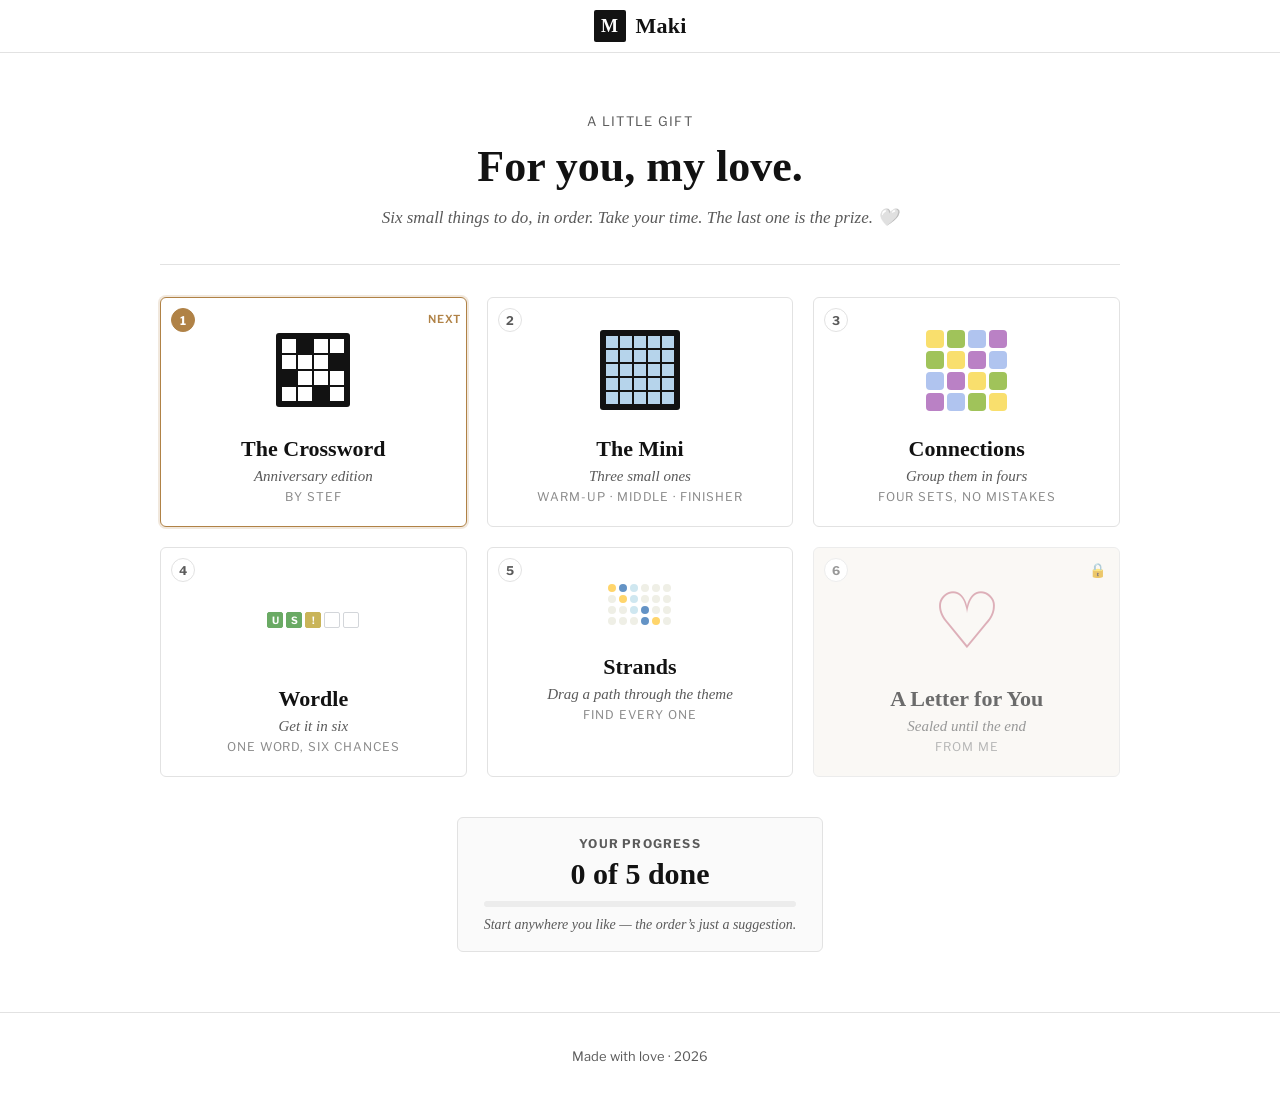
==== commit 29f3851d: "Reframe site as a one-time gift, gate letter behind completion Homepage: - Replace "today's puzzles"" ====
--- a/index.html
+++ b/index.html
@@ -13,29 +13,24 @@
 </head>
 <body class="home">
   <header class="masthead">
-    <div class="masthead-inner">
-      <button class="icon-btn" aria-label="Menu">
-        <svg viewBox="0 0 24 24" width="22" height="22"><path d="M3 6h18M3 12h18M3 18h18" stroke="currentColor" stroke-width="2" stroke-linecap="round"/></svg>
-      </button>
+    <div class="masthead-inner masthead-inner--center">
       <a class="brand" href="index.html">
         <span class="brand-mark">M</span>
         <span class="brand-name">Maki</span>
       </a>
-      <button class="icon-btn" aria-label="Account">
-        <svg viewBox="0 0 24 24" width="22" height="22" fill="none"><circle cx="12" cy="8" r="4" stroke="currentColor" stroke-width="2"/><path d="M4 21c0-4 4-7 8-7s8 3 8 7" stroke="currentColor" stroke-width="2" stroke-linecap="round"/></svg>
-      </button>
     </div>
   </header>
 
   <main class="home-main">
     <section class="hero">
-      <p class="hero-eyebrow" id="todayDate">Today</p>
-      <h1 class="hero-title">Good <span id="greetingTime">morning</span>.<br />Here are today's puzzles.</h1>
-      <p class="hero-sub">A little something I made for you. Happy anniversary, my love. 🤍</p>
+      <p class="hero-eyebrow">A little gift</p>
+      <h1 class="hero-title">For you, my love.</h1>
+      <p class="hero-sub">Six small things to do, in order. Take your time. The last one is the prize. 🤍</p>
     </section>
 
-    <section class="games-grid">
-      <a class="game-card crossword" href="games/crossword.html">
+    <section class="games-grid" id="gamesGrid">
+      <a class="game-card crossword" data-game="crossword" href="games/crossword.html">
+        <span class="game-step">1</span>
         <div class="game-icon icon-crossword" aria-hidden="true">
           <div class="cw-grid">
             <span></span><span class="filled"></span><span></span><span></span>
@@ -49,9 +44,11 @@
           <p class="game-tag">Anniversary edition</p>
           <p class="game-byline">By Stef</p>
         </div>
+        <span class="game-status" aria-hidden="true"></span>
       </a>
 
-      <a class="game-card mini" href="games/mini.html">
+      <a class="game-card mini" data-game="mini" href="games/mini.html">
+        <span class="game-step">2</span>
         <div class="game-icon icon-mini" aria-hidden="true">
           <div class="mini-grid">
             <span></span><span></span><span></span><span></span><span></span>
@@ -63,12 +60,14 @@
         </div>
         <div class="game-meta">
           <h3>The Mini</h3>
-          <p class="game-tag">A bite-sized one</p>
-          <p class="game-byline">5x5</p>
+          <p class="game-tag">Three small ones</p>
+          <p class="game-byline">Warm-up · middle · finisher</p>
         </div>
+        <span class="game-status" aria-hidden="true"></span>
       </a>
 
-      <a class="game-card connections" href="games/connections.html">
+      <a class="game-card connections" data-game="connections" href="games/connections.html">
+        <span class="game-step">3</span>
         <div class="game-icon icon-connections" aria-hidden="true">
           <div class="conn-grid">
             <span class="c1"></span><span class="c2"></span><span class="c3"></span><span class="c4"></span>
@@ -79,12 +78,14 @@
         </div>
         <div class="game-meta">
           <h3>Connections</h3>
-          <p class="game-tag">Group them in fours.</p>
-          <p class="game-byline">#001</p>
+          <p class="game-tag">Group them in fours</p>
+          <p class="game-byline">Four sets, no mistakes</p>
         </div>
+        <span class="game-status" aria-hidden="true"></span>
       </a>
 
-      <a class="game-card wordle" href="games/wordle.html">
+      <a class="game-card wordle" data-game="wordle" href="games/wordle.html">
+        <span class="game-step">4</span>
         <div class="game-icon icon-wordle" aria-hidden="true">
           <div class="wordle-row">
             <span class="green">U</span><span class="green">S</span><span class="yellow">!</span><span></span><span></span>
@@ -92,12 +93,14 @@
         </div>
         <div class="game-meta">
           <h3>Wordle</h3>
-          <p class="game-tag">Get it in six.</p>
-          <p class="game-byline">A new word every day</p>
+          <p class="game-tag">Get it in six</p>
+          <p class="game-byline">One word, six chances</p>
         </div>
+        <span class="game-status" aria-hidden="true"></span>
       </a>
 
-      <a class="game-card strands" href="games/strands.html">
+      <a class="game-card strands" data-game="strands" href="games/strands.html">
+        <span class="game-step">5</span>
         <div class="game-icon icon-strands" aria-hidden="true">
           <div class="str-mini">
             <span class="str-mini-a"></span><span class="str-mini-b"></span><span class="str-mini-c"></span><span></span><span></span><span></span>
@@ -108,28 +111,32 @@
         </div>
         <div class="game-meta">
           <h3>Strands</h3>
-          <p class="game-tag">Drag a path through the theme.</p>
-          <p class="game-byline">A new puzzle daily</p>
+          <p class="game-tag">Drag a path through the theme</p>
+          <p class="game-byline">Find every one</p>
         </div>
+        <span class="game-status" aria-hidden="true"></span>
       </a>
 
-      <a class="game-card love" href="games/letter.html">
+      <a class="game-card love locked" data-game="letter" href="games/letter.html" id="letterCard">
+        <span class="game-step">6</span>
         <div class="game-icon icon-letter" aria-hidden="true">
           <div class="heart">♡</div>
         </div>
         <div class="game-meta">
           <h3>A Letter for You</h3>
-          <p class="game-tag">Open when you're done.</p>
+          <p class="game-tag" id="letterTag">Sealed until the end</p>
           <p class="game-byline">From me</p>
         </div>
+        <span class="game-status" aria-hidden="true"></span>
       </a>
     </section>
 
-    <section class="streak">
-      <div class="streak-card">
-        <h4>Today's streak</h4>
-        <p class="streak-num"><span id="streakDays">1</span> day</p>
-        <p class="streak-sub">Day one of forever, hopefully.</p>
+    <section class="progress" id="progressSection">
+      <div class="progress-card">
+        <h4>Your progress</h4>
+        <p class="progress-num"><span id="progressDone">0</span> of <span id="progressTotal">5</span> done</p>
+        <div class="progress-bar"><div class="progress-bar-fill" id="progressBarFill"></div></div>
+        <p class="progress-sub" id="progressSub">Start anywhere you like — the order's just a suggestion.</p>
       </div>
     </section>
   </main>
@@ -138,6 +145,7 @@
     <p>Made with love · <span id="footerYear"></span></p>
   </footer>
 
+  <script src="js/progress.js"></script>
   <script src="js/home.js"></script>
 </body>
 </html>
--- a/css/main.css
+++ b/css/main.css
@@ -276,40 +276,142 @@
   line-height: 1;
 }
 
-/* === Streak === */
-.streak {
+/* === Progress card === */
+.progress {
   display: flex;
   justify-content: center;
   padding-top: 8px;
 }
-.streak-card {
+.progress-card {
   border: 1px solid var(--rule);
   border-radius: 6px;
   padding: 18px 26px;
   text-align: center;
   background: #fafafa;
-  min-width: 240px;
-}
-.streak-card h4 {
-  margin: 0 0 4px;
+  min-width: 280px;
+  max-width: 420px;
+}
+.progress-card h4 {
+  margin: 0 0 6px;
   font-family: var(--sans);
   font-size: 12px;
   letter-spacing: 0.1em;
   text-transform: uppercase;
   color: var(--ink-soft);
 }
-.streak-num {
-  font-family: var(--serif);
-  font-size: 36px;
-  font-weight: 700;
-  margin: 4px 0;
-}
-.streak-sub {
+.progress-num {
+  font-family: var(--serif);
+  font-size: 30px;
+  font-weight: 700;
+  margin: 4px 0 10px;
+}
+.progress-bar {
+  height: 6px;
+  background: #ececec;
+  border-radius: 999px;
+  overflow: hidden;
+  margin-bottom: 10px;
+}
+.progress-bar-fill {
+  height: 100%;
+  width: 0;
+  background: linear-gradient(90deg, #c4a96a, #b08246);
+  transition: width 0.5s ease;
+}
+.progress-sub {
   font-family: var(--serif);
   font-style: italic;
   color: var(--ink-soft);
   margin: 0;
   font-size: 14px;
+}
+
+/* === Centered masthead (no more dead menu/account buttons) === */
+.masthead-inner--center { justify-content: center; }
+
+/* === Card path states === */
+.game-card { position: relative; }
+.game-step {
+  position: absolute;
+  top: 10px;
+  left: 10px;
+  width: 24px;
+  height: 24px;
+  border-radius: 50%;
+  border: 1px solid var(--rule);
+  background: #fff;
+  display: flex;
+  align-items: center;
+  justify-content: center;
+  font-family: var(--sans);
+  font-weight: 700;
+  font-size: 12px;
+  color: var(--ink-soft);
+}
+.game-status {
+  position: absolute;
+  top: 10px;
+  right: 10px;
+  width: 22px;
+  height: 22px;
+  display: flex;
+  align-items: center;
+  justify-content: center;
+  font-size: 14px;
+  color: var(--ink-faint);
+}
+.game-card.done .game-step {
+  background: #cbb56b;
+  color: #fff;
+  border-color: #cbb56b;
+}
+.game-card.done .game-status::before {
+  content: "✓";
+  color: #b08246;
+  font-weight: 700;
+}
+.game-card.done { background: #fbf7ec; }
+.game-card.next {
+  border-color: #b08246;
+  box-shadow: 0 0 0 2px rgba(176, 130, 70, 0.18);
+}
+.game-card.next .game-step {
+  background: #b08246;
+  color: #fff;
+  border-color: #b08246;
+}
+.game-card.next .game-status::before {
+  content: "Next";
+  font-family: var(--sans);
+  font-size: 11px;
+  letter-spacing: 0.06em;
+  text-transform: uppercase;
+  color: #b08246;
+  font-weight: 600;
+}
+.game-card.locked {
+  opacity: 0.62;
+  cursor: not-allowed;
+  background: #f7f5f0;
+}
+.game-card.locked .game-status::before {
+  content: "🔒";
+  font-size: 14px;
+}
+.game-card.locked:hover {
+  transform: none;
+  box-shadow: none;
+  border-color: var(--rule);
+}
+.game-card.love.unlocked {
+  border-color: #c98a8a;
+  background: #fff7f6;
+  box-shadow: 0 0 0 2px rgba(201, 138, 138, 0.22);
+}
+.game-card.love.unlocked .game-status::before {
+  content: "♡";
+  color: #c98a8a;
+  font-size: 16px;
 }
 
 /* === Footer === */
@@ -715,6 +817,31 @@
   60% { transform: translateX(-4px); }
   80% { transform: translateX(4px); }
 }
+/* Smooth "snap together" when a group is correct. */
+.conn-tile.bounce { animation: conn-bounce 0.5s ease; }
+@keyframes conn-bounce {
+  0% { transform: translateY(0) scale(1); }
+  35% { transform: translateY(-8px) scale(1.05); }
+  70% { transform: translateY(0) scale(1); }
+  100% { transform: translateY(0) scale(1); }
+}
+.conn-tile.lock-in {
+  background: var(--conn-solved-bg, #efe49a) !important;
+  color: #1a1a1a !important;
+  animation: conn-lockin 0.45s ease forwards;
+}
+@keyframes conn-lockin {
+  0% { transform: scale(1); opacity: 1; }
+  50% { transform: scale(1.04); opacity: 1; }
+  100% { transform: scale(0.96); opacity: 0; }
+}
+.conn-solved-row {
+  animation: conn-row-in 0.45s ease;
+}
+@keyframes conn-row-in {
+  from { opacity: 0; transform: translateY(-8px) scale(0.98); }
+  to   { opacity: 1; transform: translateY(0) scale(1); }
+}
 .conn-mistakes {
   font-family: var(--sans);
   font-size: 14px;
@@ -962,6 +1089,37 @@
   color: #2a2a2a;
 }
 .letter-locked, .letter-open { transition: opacity 0.4s ease; }
+.letter-locked {
+  max-width: 560px;
+  margin: 0 auto;
+  padding: 60px 24px;
+  display: flex;
+  justify-content: center;
+}
+.letter-locked-card {
+  border: 1px solid var(--rule);
+  border-radius: 10px;
+  padding: 36px 28px;
+  text-align: center;
+  background: #fbf9f4;
+  font-family: var(--serif);
+}
+.letter-lock-icon {
+  font-size: 36px;
+  margin-bottom: 12px;
+}
+.letter-locked-card h2 {
+  font-family: var(--serif);
+  font-weight: 700;
+  font-size: 26px;
+  margin: 0 0 8px;
+}
+.letter-locked-card p {
+  color: var(--ink-soft);
+  font-style: italic;
+  margin: 0 0 22px;
+  line-height: 1.6;
+}
 
 /* ============ Mobile tweaks ============ */
 @media (max-width: 560px) {
@@ -1331,14 +1489,17 @@
 }
 .str-board {
   display: grid;
+  grid-template-columns: repeat(6, 1fr);
   gap: 6px;
   width: 100%;
-  aspect-ratio: 6 / 8;  /* matches 6 cols × 8 rows */
+  min-height: 360px; /* fallback if aspect-ratio on cells fails */
 }
 .str-cell {
   background: #f1efe7;
   border-radius: 50%;
   aspect-ratio: 1 / 1;
+  min-width: 0;
+  min-height: 38px;
   display: flex;
   align-items: center;
   justify-content: center;
